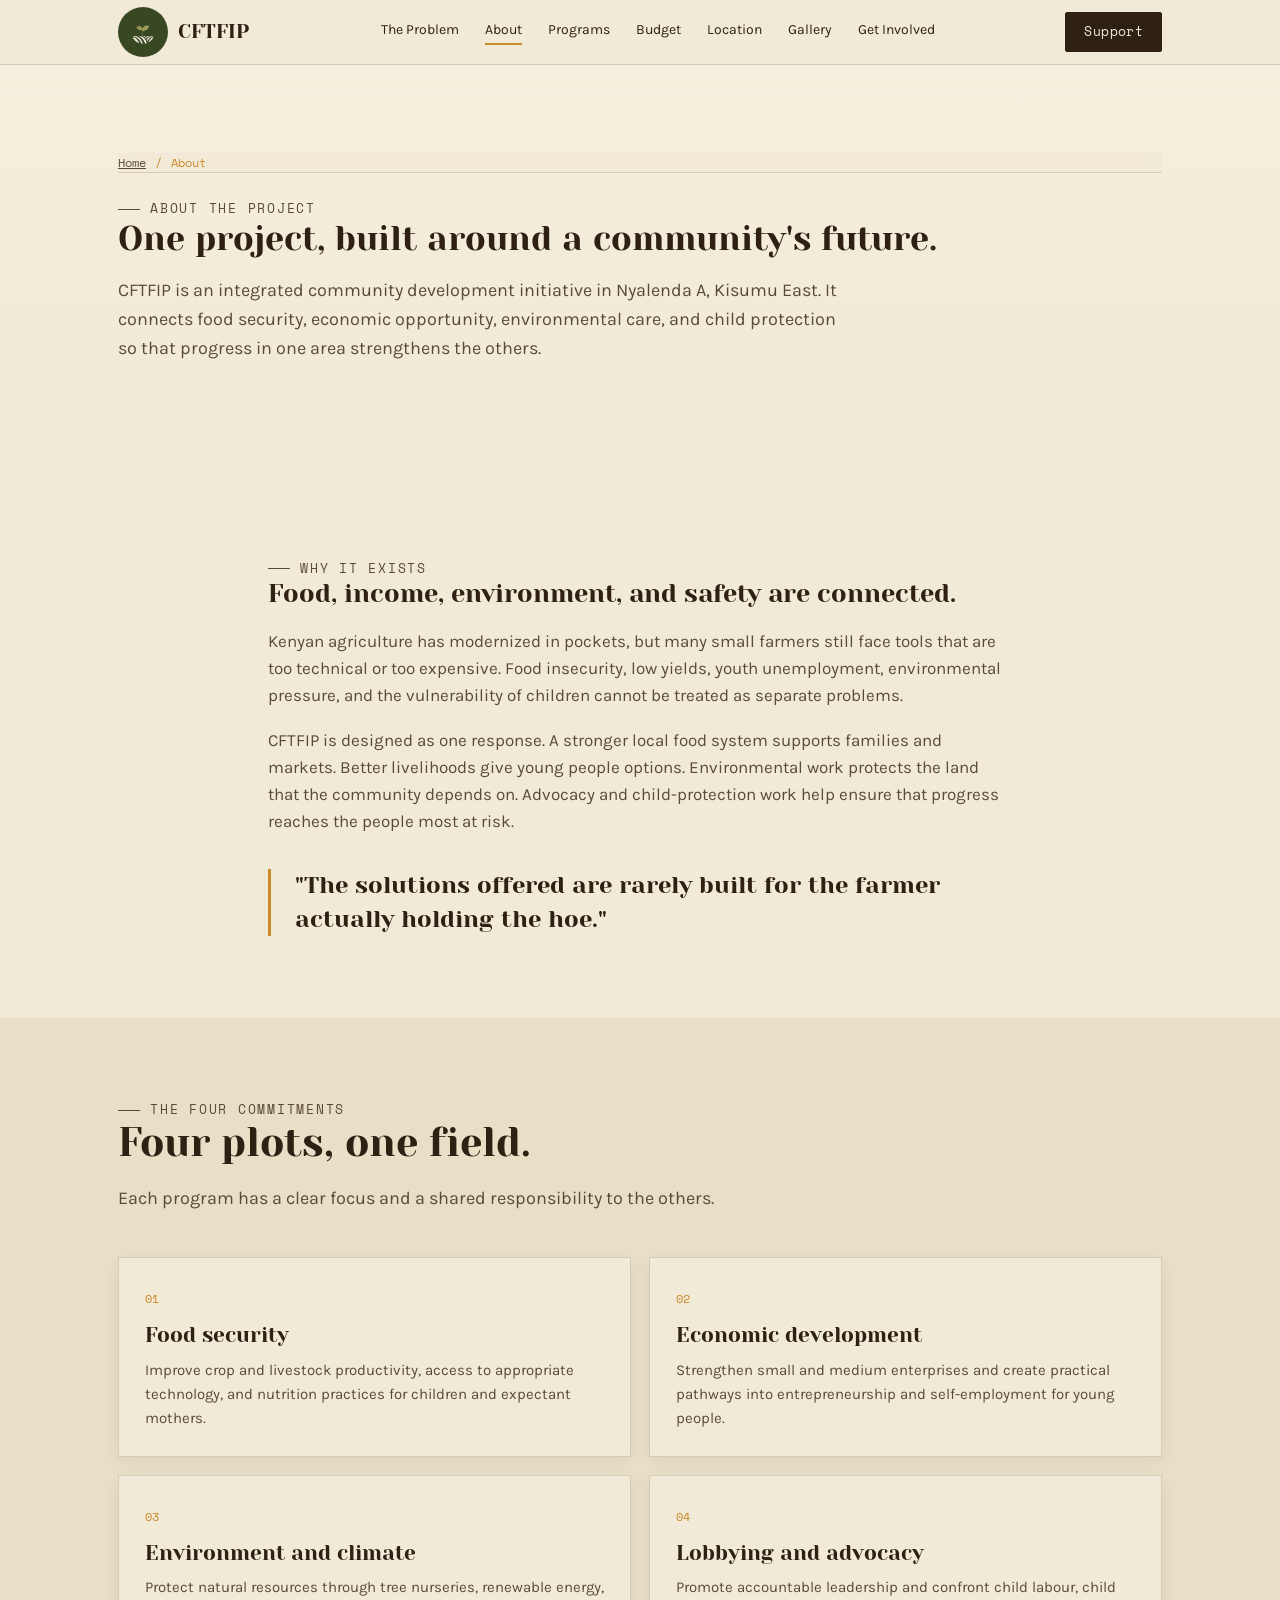
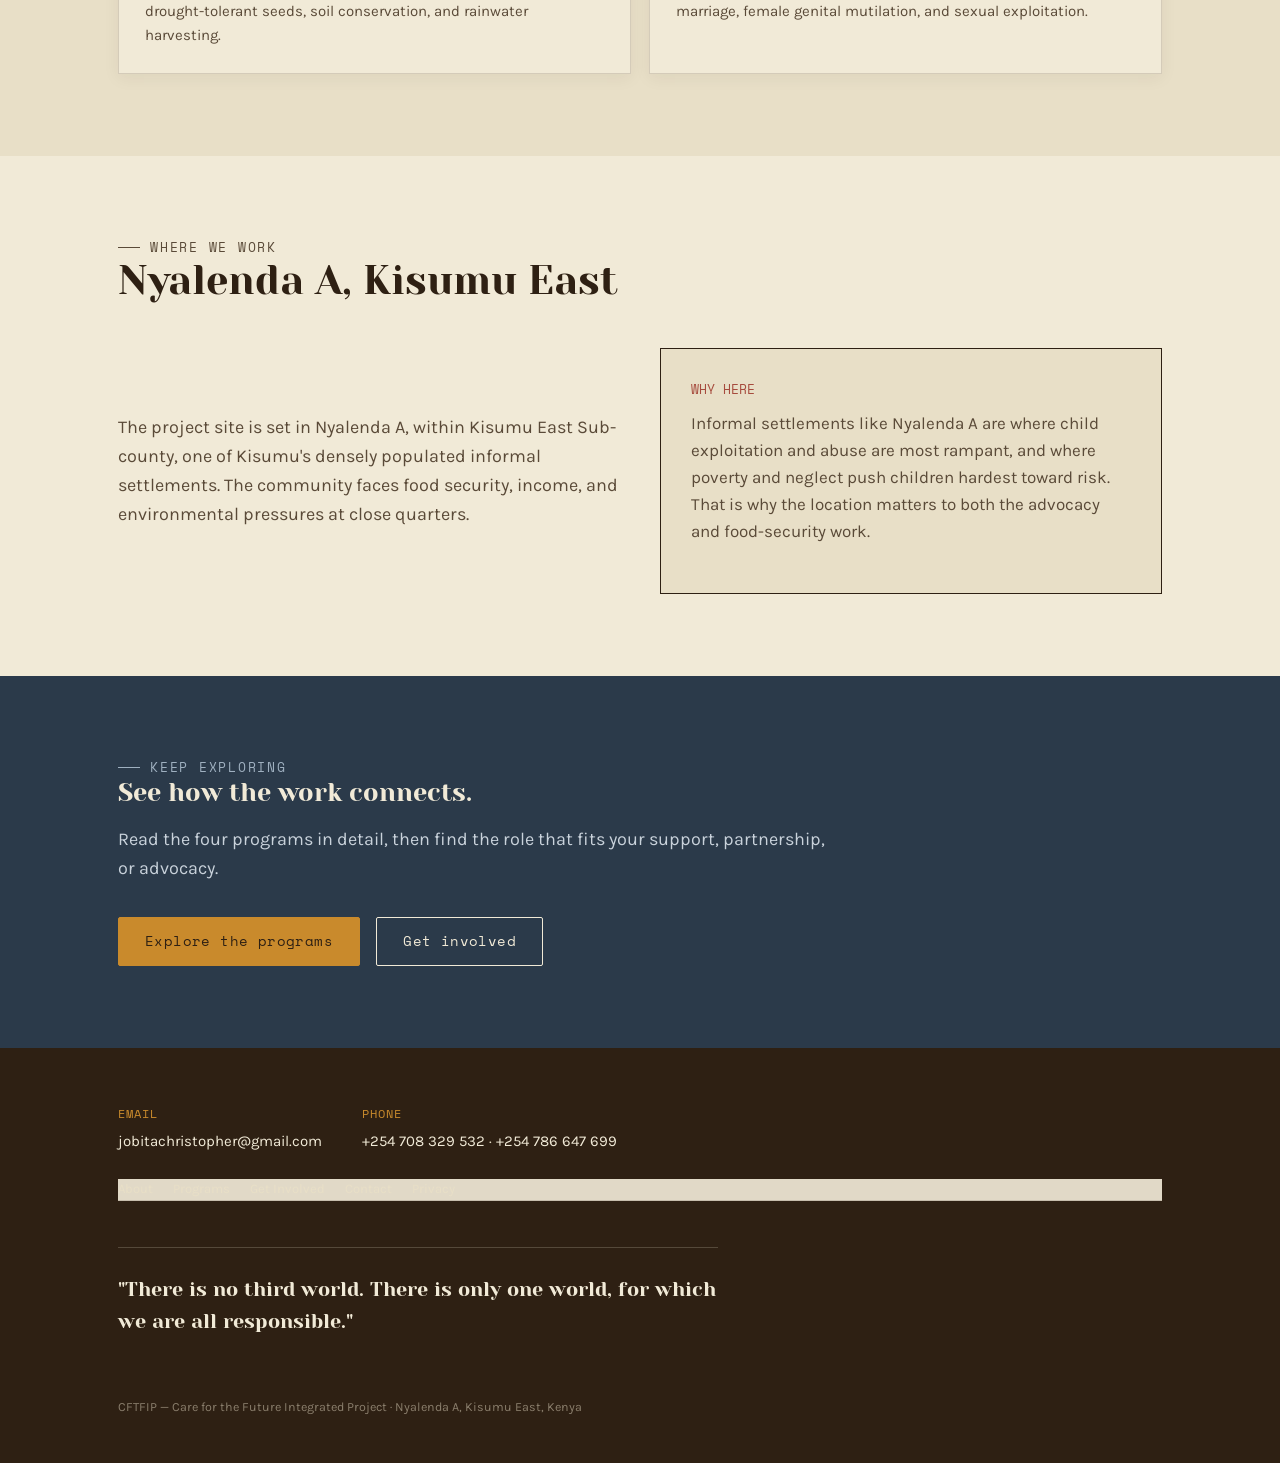
==== about.html @ 0bb42021 "feat: add essential pages and site-wide SEO" ====
<!DOCTYPE html>
<html lang="en">
<head>
<meta charset="UTF-8">
<meta name="viewport" content="width=device-width, initial-scale=1.0">
<title>About CFTFIP | Care for the Future Integrated Project</title>
<meta name="description" content="Learn how CFTFIP brings food security, livelihoods, environmental stewardship, and child protection together in Nyalenda A, Kisumu East.">
<meta name="robots" content="index, follow">
<meta name="theme-color" content="#F1EAD7">
<link rel="canonical" href="https://mmicbee.github.io/CFTFIP/about.html">
<link rel="icon" href="assets/images/logo.png" type="image/png">
<meta property="og:type" content="website">
<meta property="og:site_name" content="CFTFIP">
<meta property="og:title" content="About CFTFIP | Care for the Future Integrated Project">
<meta property="og:description" content="Learn how CFTFIP brings food security, livelihoods, environmental stewardship, and child protection together in Nyalenda A, Kisumu East.">
<meta property="og:url" content="https://mmicbee.github.io/CFTFIP/about.html">
<meta property="og:image" content="https://mmicbee.github.io/CFTFIP/assets/images/landimg.jpeg">
<meta property="og:image:alt" content="Farm work in the CFTFIP project area">
<meta name="twitter:card" content="summary_large_image">
<meta name="twitter:title" content="About CFTFIP | Care for the Future Integrated Project">
<meta name="twitter:description" content="Learn how CFTFIP brings food security, livelihoods, environmental stewardship, and child protection together in Nyalenda A, Kisumu East.">
<meta name="twitter:image" content="https://mmicbee.github.io/CFTFIP/assets/images/landimg.jpeg">
<script type="application/ld+json">
{
  "@context": "https://schema.org",
  "@type": "WebPage",
  "@id": "https://mmicbee.github.io/CFTFIP/about.html#webpage",
  "url": "https://mmicbee.github.io/CFTFIP/about.html",
  "name": "About CFTFIP",
  "description": "Learn how CFTFIP brings food security, livelihoods, environmental stewardship, and child protection together in Nyalenda A, Kisumu East.",
  "isPartOf": {
    "@id": "https://mmicbee.github.io/CFTFIP/#website"
  },
  "inLanguage": "en"
}
</script>
<link rel="preconnect" href="https://fonts.googleapis.com">
<link rel="preconnect" href="https://fonts.gstatic.com" crossorigin>
<link href="https://fonts.googleapis.com/css2?family=Yeseva+One&amp;family=Karla:ital,wght@0,400;0,500;0,700;1,400&amp;family=Space+Mono:wght@400;700&amp;display=swap" rel="stylesheet">
<link rel="stylesheet" href="assets/css/style.css">
</head>
<body>

<nav aria-label="Primary navigation">
  <div class="wrap">
    <a class="brand" href="index.html" aria-label="CFTFIP home">
      <img src="assets/images/New_logo.jpeg" alt="">
      <span>CFTFIP</span>
    </a>
    <div class="navlinks">
      <a href="index.html#problem">The Problem</a>
      <a href="about.html" aria-current="page">About</a>
      <a href="programs.html">Programs</a>
      <a href="index.html#budget">Budget</a>
      <a href="index.html#location">Location</a>
      <a href="index.html#gallery">Gallery</a>
      <a href="get-involved.html">Get Involved</a>
    </div>
    <div class="nav-right">
      <a href="get-involved.html#support" class="btn solid nav-support">Support</a>
      <button class="nav-toggle" type="button" aria-label="Toggle menu" aria-controls="mobile-menu" aria-expanded="false">
        <span></span><span></span><span></span>
      </button>
    </div>
  </div>
  <div id="mobile-menu" class="mobile-menu">
    <a href="index.html#problem">The Problem</a>
    <a href="about.html" aria-current="page">About</a>
    <a href="programs.html">Programs</a>
    <a href="index.html#budget">Budget</a>
    <a href="index.html#location">Location</a>
    <a href="index.html#gallery">Gallery</a>
    <a href="get-involved.html">Get Involved</a>
  </div>
</nav>

<main id="main-content">
  <header class="page-hero" aria-labelledby="page-title">
    <div class="wrap">
      <nav class="breadcrumbs" aria-label="Breadcrumb">
        <a href="index.html">Home</a>
        <span aria-hidden="true">/</span>
        <span>About</span>
      </nav>
      <div class="eyebrow">About the project</div>
      <h1 id="page-title">One project, built around a community's future.</h1>
      <p class="lede">CFTFIP is an integrated community development initiative in Nyalenda A, Kisumu East. It connects food security, economic opportunity, environmental care, and child protection so that progress in one area strengthens the others.</p>
    </div>
  </header>

  <section class="page-section" id="why-cftfip">
    <div class="wrap prose">
      <div class="eyebrow">Why it exists</div>
      <h2>Food, income, environment, and safety are connected.</h2>
      <p>Kenyan agriculture has modernized in pockets, but many small farmers still face tools that are too technical or too expensive. Food insecurity, low yields, youth unemployment, environmental pressure, and the vulnerability of children cannot be treated as separate problems.</p>
      <p>CFTFIP is designed as one response. A stronger local food system supports families and markets. Better livelihoods give young people options. Environmental work protects the land that the community depends on. Advocacy and child-protection work help ensure that progress reaches the people most at risk.</p>
      <blockquote>"The solutions offered are rarely built for the farmer actually holding the hoe."</blockquote>
    </div>
  </section>

  <section class="page-section alt" id="four-commitments">
    <div class="wrap">
      <div class="sec-head">
        <div class="eyebrow">The four commitments</div>
        <h2>Four plots, one field.</h2>
        <p class="lede">Each program has a clear focus and a shared responsibility to the others.</p>
      </div>
      <div class="info-grid">
        <article class="info-card">
          <span class="mono">01</span>
          <h3>Food security</h3>
          <p>Improve crop and livestock productivity, access to appropriate technology, and nutrition practices for children and expectant mothers.</p>
        </article>
        <article class="info-card">
          <span class="mono">02</span>
          <h3>Economic development</h3>
          <p>Strengthen small and medium enterprises and create practical pathways into entrepreneurship and self-employment for young people.</p>
        </article>
        <article class="info-card">
          <span class="mono">03</span>
          <h3>Environment and climate</h3>
          <p>Protect natural resources through tree nurseries, renewable energy, drought-tolerant seeds, soil conservation, and rainwater harvesting.</p>
        </article>
        <article class="info-card">
          <span class="mono">04</span>
          <h3>Lobbying and advocacy</h3>
          <p>Promote accountable leadership and confront child labour, child marriage, female genital mutilation, and sexual exploitation.</p>
        </article>
      </div>
    </div>
  </section>

  <section class="page-section" id="where-we-work">
    <div class="wrap">
      <div class="sec-head">
        <div class="eyebrow">Where we work</div>
        <h2>Nyalenda A, Kisumu East</h2>
      </div>
      <div class="loc-grid">
        <p class="lede">The project site is set in Nyalenda A, within Kisumu East Sub-county, one of Kisumu's densely populated informal settlements. The community faces food security, income, and environmental pressures at close quarters.</p>
        <div class="loc-card">
          <div class="mono">WHY HERE</div>
          <p class="loc-note">Informal settlements like Nyalenda A are where child exploitation and abuse are most rampant, and where poverty and neglect push children hardest toward risk. That is why the location matters to both the advocacy and food-security work.</p>
        </div>
      </div>
    </div>
  </section>

  <section class="page-cta page-section" id="next-step">
    <div class="wrap">
      <div class="eyebrow">Keep exploring</div>
      <h2>See how the work connects.</h2>
      <p class="lede">Read the four programs in detail, then find the role that fits your support, partnership, or advocacy.</p>
      <div class="cta-row">
        <a href="programs.html" class="btn solid">Explore the programs</a>
        <a href="get-involved.html" class="btn ghost">Get involved</a>
      </div>
    </div>
  </section>
</main>

<footer id="contact" aria-label="Contact information">
  <div class="wrap">
    <div class="contact-row">
      <div>
        <span class="mono">Email</span>
        <a class="contact-link" href="mailto:jobitachristopher@gmail.com">jobitachristopher@gmail.com</a>
      </div>
      <div>
        <span class="mono">Phone</span>
        <a class="contact-link" href="tel:+254708329532">+254&nbsp;708&nbsp;329&nbsp;532</a> · <a class="contact-link" href="tel:+254786647699">+254&nbsp;786&nbsp;647&nbsp;699</a>
      </div>
    </div>
    <nav class="footer-nav" aria-label="Footer navigation">
      <a href="about.html">About</a>
      <a href="programs.html">Programs</a>
      <a href="get-involved.html">Get Involved</a>
      <a href="contact.html">Contact</a>
      <a href="privacy.html">Privacy</a>
    </nav>
    <p class="closing">"There is no third world. There is only one world, for which we are all responsible."</p>
    <p class="fine">CFTFIP — Care for the Future Integrated Project · Nyalenda A, Kisumu East, Kenya</p>
  </div>
</footer>

<script src="assets/js/main.js"></script>
</body>
</html>
---- assets/css/style.css ----
:root{
  --paper:#F1EAD7;
  --paper-dim:#E8DFC7;
  --ink:#2E2013;
  --ink-soft:#5A4A38;
  --gold:#C98A2C;
  --green:#6B8E4E;
  --clay:#A64B3D;
  --dusk:#2B3A4A;
  --line: rgba(46,32,19,0.15);
}
*{box-sizing:border-box;}
html{scroll-behavior:smooth;}
body{
  margin:0;
  background:var(--paper);
  color:var(--ink);
  font-family:'Karla',sans-serif;
  font-size:17px;
  line-height:1.6;
}
h1,h2,h3{
  font-family:'Yeseva One',serif;
  font-weight:400;
  line-height:1.15;
  margin:0 0 .4em 0;
}
.mono{font-family:'Space Mono',monospace;}
a{color:inherit;}
.wrap{max-width:1100px;margin:0 auto;padding:0 28px;}
.eyebrow{
  font-family:'Space Mono',monospace;
  text-transform:uppercase;
  letter-spacing:.14em;
  font-size:12.5px;
  color:var(--ink-soft);
  display:flex;align-items:center;gap:10px;
}
.eyebrow::before{content:"";width:22px;height:1px;background:var(--ink-soft);display:inline-block;}

/* NAV */
nav{
  position:sticky;top:0;z-index:50;
  background:rgba(241,234,215,0.92);
  backdrop-filter:blur(6px);
  border-bottom:1px solid var(--line);
}
nav .wrap{display:flex;align-items:center;justify-content:space-between;height:64px;}
.brand{font-family:'Yeseva One',serif;font-size:20px;text-decoration:none;color:inherit;display:inline-flex;align-items:center;gap:10px;}
.navlinks{display:none;gap:26px;font-size:14px;}
.navlinks a{text-decoration:none;border-bottom:2px solid transparent;padding-bottom:2px;transition:border-color .2s;}
.navlinks a:hover{border-color:var(--gold);}
.navlinks a[aria-current="page"]{border-color:var(--gold);}
.nav-right{display:flex;align-items:center;gap:16px;}
@media(min-width:820px){.navlinks{display:flex;}}

/* Mobile nav toggle */
.nav-toggle{
  display:inline-flex;flex-direction:column;justify-content:center;gap:4px;
  width:30px;height:30px;background:none;border:none;cursor:pointer;padding:0;
}
.nav-toggle span{display:block;width:100%;height:2px;background:var(--ink);transition:transform .2s ease, opacity .2s ease;}
@media(min-width:820px){.nav-toggle{display:none;}}
.nav-toggle[aria-expanded="true"] span:nth-child(1){transform:translateY(6px) rotate(45deg);}
.nav-toggle[aria-expanded="true"] span:nth-child(2){opacity:0;}
.nav-toggle[aria-expanded="true"] span:nth-child(3){transform:translateY(-6px) rotate(-45deg);}

.mobile-menu{
  display:none;
  flex-direction:column;
  background:var(--paper);
  border-bottom:1px solid var(--line);
  padding:10px 28px 20px 28px;
}
.mobile-menu.open{display:flex;}
.mobile-menu a{
  text-decoration:none;color:var(--ink);padding:12px 0;
  border-bottom:1px solid var(--line);font-size:15px;
}
.mobile-menu a:last-child{border-bottom:none;}
.mobile-menu a[aria-current="page"]{color:var(--clay);}
@media(min-width:820px){.mobile-menu{display:none !important;}}

/* HILL DIVIDER — signature element */
.hills{width:100%;display:block;height:56px;}
.hills path{opacity:1;}

/* HERO */
header.hero{
  position:relative;
  padding:96px 0 130px 0;
  overflow:hidden;
  background:linear-gradient(180deg,#F6EFDD 0%,var(--paper) 70%);
}
.hero .wrap{position:relative;z-index:2;}
.hero h1{font-size:clamp(38px,6vw,64px);max-width:820px;}
.hero .sub{max-width:560px;font-size:19px;color:var(--ink-soft);margin-top:18px;}
.cta-row{display:flex;gap:16px;flex-wrap:wrap;margin-top:34px;}
.btn{
  display:inline-block;padding:13px 26px;border-radius:2px;
  font-family:'Space Mono',monospace;font-size:13.5px;letter-spacing:.03em;
  text-decoration:none;border:1.5px solid var(--ink);transition:all .18s ease;
}
.btn.solid{background:var(--ink);color:var(--paper);}
.btn.solid:hover{background:var(--gold);border-color:var(--gold);color:var(--ink);}
.btn.ghost{color:var(--ink);}
.btn.ghost:hover{background:var(--ink);color:var(--paper);}
.nav-support{padding:9px 18px;font-size:12.5px;}

.sunfield{
  position:absolute;right:-8%;top:0;width:60%;height:100%;z-index:1;
  opacity:.9;
}

.brand img {
  width: 50px;
  height: auto;
  max-width: 100%;
  border-radius: 50%;
}

.hero-grid{
  display:grid;grid-template-columns:1fr;gap:44px;align-items:center;
}
@media(min-width:900px){
  .hero-grid{grid-template-columns:1.1fr 0.9fr;}
}
.hero-photo{
  aspect-ratio:4/3;width:100%;
}
.hero-photo img{position:absolute;inset:0;}
@media(max-width:899px){
  .hero-photo{order:-1;max-width:480px;}
}

/* SECTION generic */
section{padding:86px 0;position:relative;}
section[id]{scroll-margin-top:64px;}
section.alt{background:var(--paper-dim);}
.sec-head{max-width:680px;margin-bottom:44px;}
.sec-head h2{font-size:clamp(28px,4vw,40px);}
.lede{font-size:18px;color:var(--ink-soft);max-width:760px;}
blockquote{
  font-family:'Yeseva One',serif;font-size:24px;line-height:1.4;
  max-width:680px;margin:34px 0 0 0;padding-left:24px;border-left:3px solid var(--gold);color:var(--ink);
}

/* PROGRAMS AS CARDS */
.plots {
  display: flex;
  flex-direction: column;
  gap: 24px;
  background: transparent; /* Removed solid ink background */
  border: none;
  margin-top: 24px;
}

@media (min-width: 760px) {
  .plots {
    display: grid;
    grid-template-columns: repeat(auto-fit, minmax(320px, 1fr));
    gap: 28px;
  }
}

.plot {
  position: relative;
  background: var(--paper);
  border: 1px solid var(--line);
  border-radius: 6px;
  overflow: hidden;
  display: flex;
  flex-direction: column;
  box-shadow: 0 4px 16px rgba(46, 32, 19, 0.06);
  transition: transform 0.2s ease, box-shadow 0.2s ease;
  padding: 0; /* Cleared padding to accommodate top image header */
}

.plot:hover {
  transform: translateY(-4px);
  box-shadow: 0 8px 24px rgba(46, 32, 19, 0.12);
}

/* Image Placeholder Style */
.plot-img-placeholder {
  width: 100%;
  aspect-ratio: 16 / 9;
  background: var(--paper-dim);
  border-bottom: 1px solid var(--line);
  display: flex;
  align-items: center;
  justify-content: center;
  color: var(--ink-soft);
  font-family: 'Space Mono', monospace;
  font-size: 12px;
  letter-spacing: 0.05em;
  text-transform: uppercase;
}

/* Card Body Content */
.plot-body {
  padding: 28px;
  display: flex;
  flex-direction: column;
  flex-grow: 1;
}

.plot .plot-tag {
  font-family: 'Space Mono', monospace;
  font-size: 11.5px;
  letter-spacing: 0.1em;
  text-transform: uppercase;
  color: var(--paper);
  display: inline-block;
  align-self: flex-start;
  padding: 4px 10px;
  margin-bottom: 14px;
  border-radius: 2px;
}

.plot h3 {
  font-size: 22px;
  margin-bottom: 10px;
}

.plot p {
  color: var(--ink-soft);
  font-size: 15px;
  line-height: 1.55;
}

.plot ul {
  margin: 16px 0 0 0;
  padding-left: 18px;
  font-size: 14px;
  color: var(--ink-soft);
}

.plot ul li {
  margin-bottom: 6px;
}

.plot.p1 .plot-tag { background: var(--green); }
.plot.p2 .plot-tag { background: var(--gold); }
.plot.p3 .plot-tag { background: #4C7A63; }
.plot.p4 .plot-tag { background: var(--clay); }

.plot::after { content: ""; position: absolute; left: 0; bottom: 0; width: 100%; height: 4px; }
.plot.p1::after { background: var(--green); }
.plot.p2::after { background: var(--gold); }
.plot.p3::after { background: #4C7A63; }
.plot.p4::after { background: var(--clay); }

/* M&E reporting cadence */
.cadence{display:grid;grid-template-columns:1fr;gap:0;margin-top:30px;border-top:1px solid var(--line);}
.cad-row{display:grid;grid-template-columns:140px 1fr;gap:20px;padding:20px 0;border-bottom:1px solid var(--line);}
.cad-row .mono{color:var(--gold);font-size:13px;letter-spacing:.05em;}
.cad-row p{margin:0;color:var(--ink-soft);font-size:15.5px;}
@media(max-width:600px){.cad-row{grid-template-columns:1fr;gap:6px;}}

/* Budget table */
table.budget{width:100%;border-collapse:collapse;margin-top:24px;font-size:15px;}
table.budget th{text-align:left;font-family:'Space Mono',monospace;font-size:12px;letter-spacing:.08em;text-transform:uppercase;color:var(--ink-soft);border-bottom:1px solid var(--ink);padding:10px 8px;}
table.budget th.amount-heading{text-align:right;}
table.budget td{padding:12px 8px;border-bottom:1px solid var(--line);}
table.budget tr.total td{font-family:'Space Mono',monospace;font-weight:700;border-top:2px solid var(--ink);border-bottom:none;padding-top:16px;font-size:16px;}
table.budget td.amt{text-align:right;font-family:'Space Mono',monospace;}
.budget-note{margin-top:14px;font-size:14px;color:var(--ink-soft);}

/* Location */
.loc-grid{display:grid;grid-template-columns:1fr;gap:40px;margin-top:10px;align-items:center;}
@media(min-width:840px){.loc-grid{grid-template-columns:1fr 1fr;}}
.loc-card{border:1px solid var(--ink);padding:30px;background:var(--paper-dim);}
.loc-card .mono{color:var(--clay);font-size:13px;}
.loc-card .loc-note{margin-top:10px;color:var(--ink-soft);}

/* Gallery */
.gallery-grid{
  display:grid;grid-template-columns:repeat(2,1fr);gap:14px;margin-top:10px;
}
@media(min-width:640px){.gallery-grid{grid-template-columns:repeat(3,1fr);}}
.g-item{
  position:relative;margin:0;aspect-ratio:4/3;overflow:hidden;
  background:var(--paper-dim);border:1px solid var(--line);cursor:pointer;
}
.g-item img{width:100%;height:100%;object-fit:cover;display:block;transition:transform .3s ease;}
.g-item:hover img{transform:scale(1.05);}
.g-item .g-placeholder{
  width:100%;height:100%;display:flex;align-items:center;justify-content:center;
  flex-direction:column;gap:6px;color:var(--ink-soft);text-align:center;padding:14px;
}
.g-item .g-placeholder .mono{font-size:11px;letter-spacing:.06em;}
.g-item figcaption{
  position:absolute;left:0;bottom:0;width:100%;
  background:linear-gradient(0deg,rgba(46,32,19,.75),transparent);
  color:var(--paper);font-size:12.5px;padding:18px 10px 8px 10px;
  opacity:0;transition:opacity .2s ease;
}
.g-item:hover figcaption,
.g-item:focus-visible figcaption{opacity:1;}

/* Lightbox */
body.lightbox-open{overflow:hidden;}
.lightbox{
  position:fixed;inset:0;background:rgba(20,14,8,.92);z-index:100;
  display:none;align-items:center;justify-content:center;padding:30px;
}
.lightbox.open{display:flex;}
.lightbox img{max-width:100%;max-height:85vh;box-shadow:0 20px 60px rgba(0,0,0,.4);}
.lightbox .lb-close{
  position:absolute;top:24px;right:28px;background:none;border:none;
  color:var(--paper);font-size:28px;cursor:pointer;line-height:1;
}
.lightbox .lb-cap{color:var(--paper-dim);font-size:14px;margin-top:14px;text-align:center;}

.page-hero{
  position:relative;overflow:hidden;
  padding:88px 0 96px;
  background:linear-gradient(180deg,#F6EFDD 0%,var(--paper) 78%);
}
.page-hero .wrap{position:relative;z-index:1;}
.page-hero h1{max-width:840px;}
.page-hero .lede{max-width:720px;}
.page-section{padding:82px 0;}
.page-section.alt{background:var(--paper-dim);}
.breadcrumbs{display:flex;gap:9px;align-items:center;flex-wrap:wrap;margin-bottom:26px;color:var(--ink-soft);font-family:'Space Mono',monospace;font-size:12px;}
.breadcrumbs a{color:var(--ink-soft);}
.breadcrumbs span{color:var(--gold);}
.prose{max-width:800px;}
.prose h2{margin-bottom:20px;}
.prose h3{margin-top:34px;}
.prose p{color:var(--ink-soft);font-size:17px;}
.prose ul{color:var(--ink-soft);padding-left:22px;}
.prose li{margin-bottom:9px;}
.page-cta{background:var(--dusk);color:var(--paper);}
.page-cta h2{color:var(--paper);}
.page-cta .lede{color:#C9D2DB;max-width:720px;}
.page-cta .eyebrow{color:#9fb0c0;}
.page-cta .eyebrow::before{background:#9fb0c0;}
.page-cta .btn.solid{background:var(--gold);border-color:var(--gold);color:var(--ink);}
.page-cta .btn.solid:hover{background:var(--paper);border-color:var(--paper);}
.page-cta .btn.ghost{border-color:var(--paper);color:var(--paper);}
.page-cta .btn.ghost:hover{background:var(--paper);color:var(--dusk);}
.info-grid{display:grid;grid-template-columns:repeat(2,1fr);gap:18px;margin-top:34px;}
.info-card{background:var(--paper);border:1px solid var(--line);padding:26px;box-shadow:0 4px 16px rgba(46,32,19,0.06);}
.info-card .mono{color:var(--gold);font-size:12px;}
.info-card h3{font-size:21px;margin:12px 0 10px;}
.info-card p{color:var(--ink-soft);font-size:15px;margin:0;}
.program-list{display:grid;gap:22px;margin-top:36px;}
.program-detail{background:var(--paper);border:1px solid var(--line);padding:32px;box-shadow:0 4px 16px rgba(46,32,19,0.06);}
.program-detail.p1{border-top:4px solid var(--green);}
.program-detail.p2{border-top:4px solid var(--gold);}
.program-detail.p3{border-top:4px solid #4C7A63;}
.program-detail.p4{border-top:4px solid var(--clay);}
.program-detail .plot-tag{font-family:'Space Mono',monospace;font-size:11.5px;letter-spacing:.1em;text-transform:uppercase;color:var(--paper);display:inline-block;padding:4px 10px;border-radius:2px;}
.program-detail.p1 .plot-tag{background:var(--green);}
.program-detail.p2 .plot-tag{background:var(--gold);}
.program-detail.p3 .plot-tag{background:#4C7A63;}
.program-detail.p4 .plot-tag{background:var(--clay);}
.program-detail h2{margin:16px 0 12px;}
.program-detail p{color:var(--ink-soft);}
.program-detail h3{font-family:'Space Mono',monospace;font-size:12px;letter-spacing:.08em;text-transform:uppercase;color:var(--ink-soft);margin:26px 0 12px;}
.program-detail ul{color:var(--ink-soft);padding-left:20px;}
.program-detail li{margin-bottom:8px;}
.action-grid{display:grid;grid-template-columns:repeat(2,1fr);gap:18px;margin-top:34px;}
.action-card{background:var(--paper);border:1px solid var(--line);padding:28px;}
.action-card .mono{color:var(--clay);font-size:12px;}
.action-card h3{font-size:21px;margin:12px 0 10px;}
.action-card p{color:var(--ink-soft);margin:0;}
.contact-grid{display:grid;grid-template-columns:repeat(2,1fr);gap:20px;margin-top:34px;}
.contact-card{background:var(--paper);border:1px solid var(--line);padding:28px;}
.contact-card .mono{color:var(--gold);font-size:12px;letter-spacing:.08em;text-transform:uppercase;}
.contact-card a{display:block;margin-top:12px;color:var(--ink);font-size:18px;word-break:break-word;}
.contact-card a:hover{color:var(--clay);}
.contact-card p{color:var(--ink-soft);margin:12px 0 0;}
.privacy-note{border-left:3px solid var(--gold);padding:4px 0 4px 18px;color:var(--ink-soft);font-size:16px;}

/* Get involved / contact */
.involve{background:var(--dusk);color:var(--paper);}
.involve h2{color:var(--paper);}
.involve .lede{color:#C9D2DB;}
.involve .involve-eyebrow{color:#9fb0c0;}
.involve .btn.solid{background:var(--gold);border-color:var(--gold);color:var(--ink);}
.involve .btn.solid:hover{background:var(--paper);border-color:var(--paper);}
.involve .btn.ghost{border-color:var(--paper);color:var(--paper);}
.involve .btn.ghost:hover{background:var(--paper);color:var(--dusk);}

footer{background:var(--ink);color:var(--paper-dim);padding:56px 0 34px 0;}
footer .wrap{display:flex;flex-direction:column;gap:26px;}
.contact-row{display:flex;gap:40px;flex-wrap:wrap;font-size:15px;}
.contact-row div .mono{color:var(--gold);font-size:12px;text-transform:uppercase;letter-spacing:.08em;display:block;margin-bottom:6px;}
.contact-link{color:var(--paper);text-decoration:none;}
.contact-link:hover{color:var(--gold);text-decoration:underline;}
.footer-nav{display:flex;gap:20px;flex-wrap:wrap;}
.footer-nav a{color:var(--paper-dim);font-size:13px;text-decoration:none;}
.footer-nav a:hover{color:var(--gold);}
.closing{font-family:'Yeseva One',serif;font-size:20px;max-width:600px;color:var(--paper);border-top:1px solid rgba(241,234,215,.2);padding-top:26px;}
.fine{font-size:12.5px;color:#8a7e6c;}

::selection{background:var(--gold);color:var(--ink);}
:focus-visible{outline:2px solid var(--gold);outline-offset:2px;}

@media(max-width:700px){
  .info-grid,.action-grid,.contact-grid{grid-template-columns:1fr;}
  .program-detail{padding:24px;}
  .page-hero{padding:68px 0 74px;}
  .footer-nav{gap:14px 18px;}
}

@media (prefers-reduced-motion: reduce){
  html{scroll-behavior:auto;}
  .g-item img, .g-item:hover img{transition:none;}
  .plot{transition:none;}
  .plot:hover{transform:none;}
}
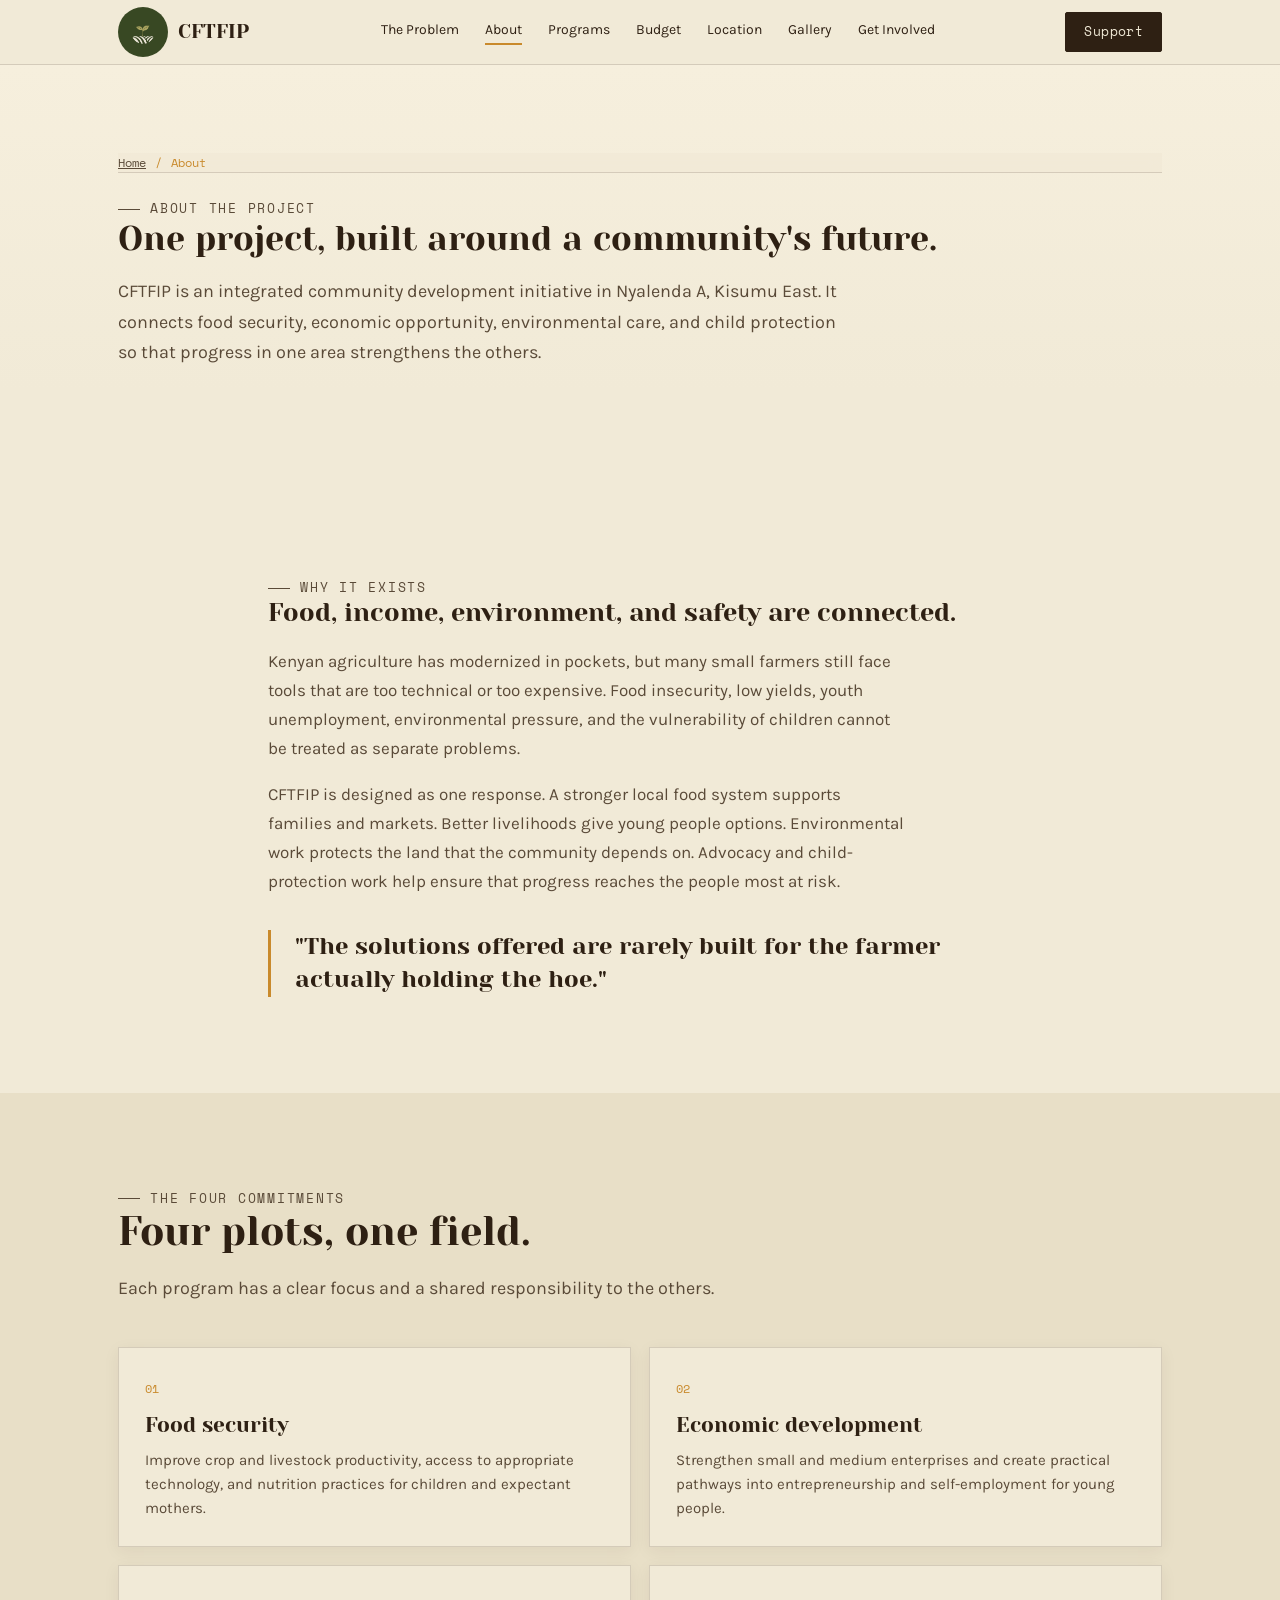
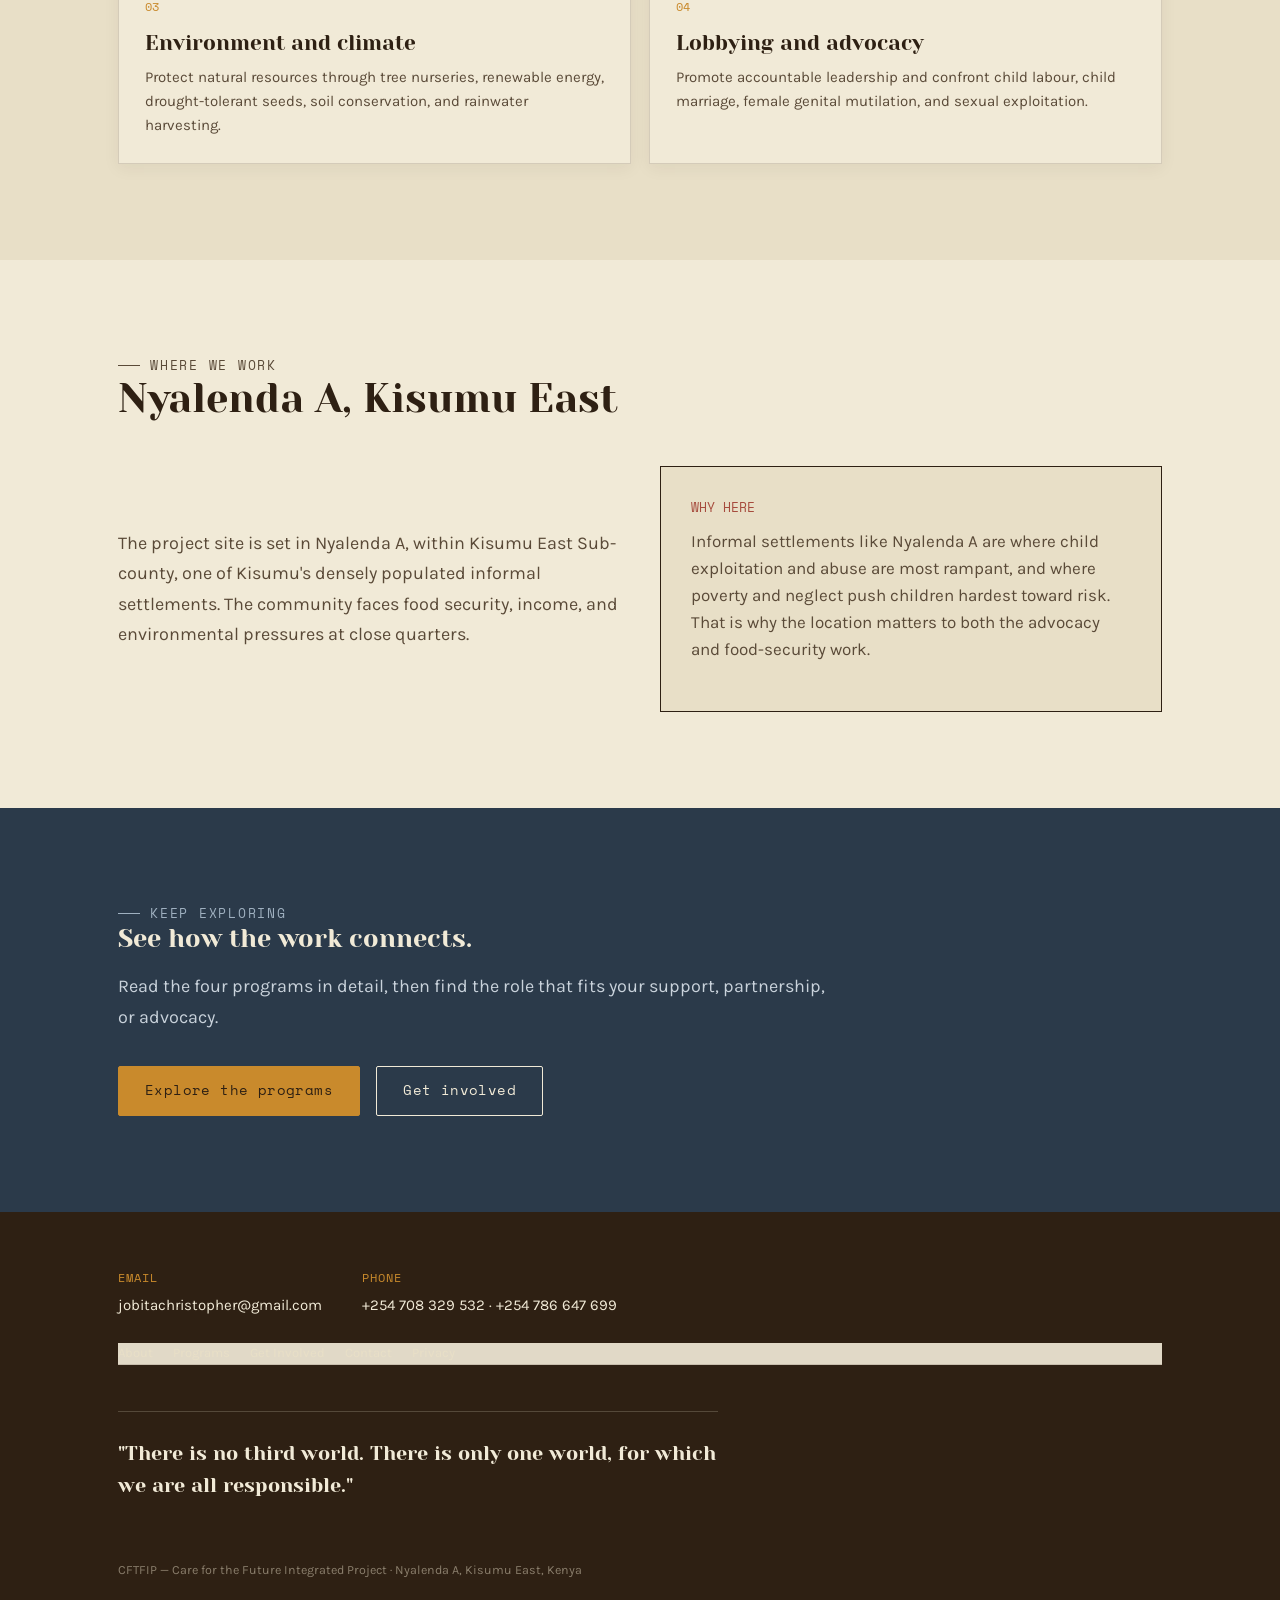
==== commit 5879fe61: "feat: add project photos to gallery and tighten homepage copy" ====
--- a/about.html
+++ b/about.html
@@ -40,6 +40,7 @@
 <link rel="stylesheet" href="assets/css/style.css">
 </head>
 <body>
+  <a class="skip-link" href="#main-content">Skip to content</a>
 
 <nav aria-label="Primary navigation">
   <div class="wrap">
--- a/assets/css/style.css
+++ b/assets/css/style.css
@@ -24,9 +24,20 @@
   font-weight:400;
   line-height:1.15;
   margin:0 0 .4em 0;
+  text-wrap:balance;
 }
 .mono{font-family:'Space Mono',monospace;}
 a{color:inherit;}
+.visually-hidden{
+  position:absolute;width:1px;height:1px;padding:0;margin:-1px;
+  overflow:hidden;clip:rect(0 0 0 0);white-space:nowrap;border:0;
+}
+.skip-link{
+  position:absolute;left:-9999px;top:0;z-index:100;
+  background:var(--ink);color:var(--paper);padding:12px 18px;
+  font-size:14px;text-decoration:none;
+}
+.skip-link:focus{left:0;}
 .wrap{max-width:1100px;margin:0 auto;padding:0 28px;}
 .eyebrow{
   font-family:'Space Mono',monospace;
@@ -134,12 +145,12 @@
 }
 
 /* SECTION generic */
-section{padding:86px 0;position:relative;}
+section{padding:104px 0;position:relative;}
 section[id]{scroll-margin-top:64px;}
 section.alt{background:var(--paper-dim);}
 .sec-head{max-width:680px;margin-bottom:44px;}
 .sec-head h2{font-size:clamp(28px,4vw,40px);}
-.lede{font-size:18px;color:var(--ink-soft);max-width:760px;}
+.lede{font-size:18px;line-height:1.7;color:var(--ink-soft);max-width:62ch;}
 blockquote{
   font-family:'Yeseva One',serif;font-size:24px;line-height:1.4;
   max-width:680px;margin:34px 0 0 0;padding-left:24px;border-left:3px solid var(--gold);color:var(--ink);
@@ -240,6 +251,22 @@
   margin-bottom: 6px;
 }
 
+.more {
+  margin-top: auto;
+  padding-top: 20px;
+  font-family: 'Space Mono', monospace;
+  font-size: 12px;
+  letter-spacing: .1em;
+  text-transform: uppercase;
+  text-decoration: none;
+  color: var(--clay);
+  align-self: flex-start;
+  border-bottom: 1px solid transparent;
+  transition: border-color .2s;
+}
+.more::after { content: " \2192"; }
+.more:hover { border-color: var(--clay); }
+
 .plot.p1 .plot-tag { background: var(--green); }
 .plot.p2 .plot-tag { background: var(--gold); }
 .plot.p3 .plot-tag { background: #4C7A63; }
@@ -276,7 +303,7 @@
 
 /* Gallery */
 .gallery-grid{
-  display:grid;grid-template-columns:repeat(2,1fr);gap:14px;margin-top:10px;
+  display:grid;grid-template-columns:repeat(2,1fr);gap:18px;margin-top:10px;
 }
 @media(min-width:640px){.gallery-grid{grid-template-columns:repeat(3,1fr);}}
 .g-item{
@@ -321,7 +348,7 @@
 .page-hero .wrap{position:relative;z-index:1;}
 .page-hero h1{max-width:840px;}
 .page-hero .lede{max-width:720px;}
-.page-section{padding:82px 0;}
+.page-section{padding:96px 0;}
 .page-section.alt{background:var(--paper-dim);}
 .breadcrumbs{display:flex;gap:9px;align-items:center;flex-wrap:wrap;margin-bottom:26px;color:var(--ink-soft);font-family:'Space Mono',monospace;font-size:12px;}
 .breadcrumbs a{color:var(--ink-soft);}
@@ -329,7 +356,7 @@
 .prose{max-width:800px;}
 .prose h2{margin-bottom:20px;}
 .prose h3{margin-top:34px;}
-.prose p{color:var(--ink-soft);font-size:17px;}
+.prose p{color:var(--ink-soft);font-size:17px;line-height:1.7;max-width:64ch;}
 .prose ul{color:var(--ink-soft);padding-left:22px;}
 .prose li{margin-bottom:9px;}
 .page-cta{background:var(--dusk);color:var(--paper);}
